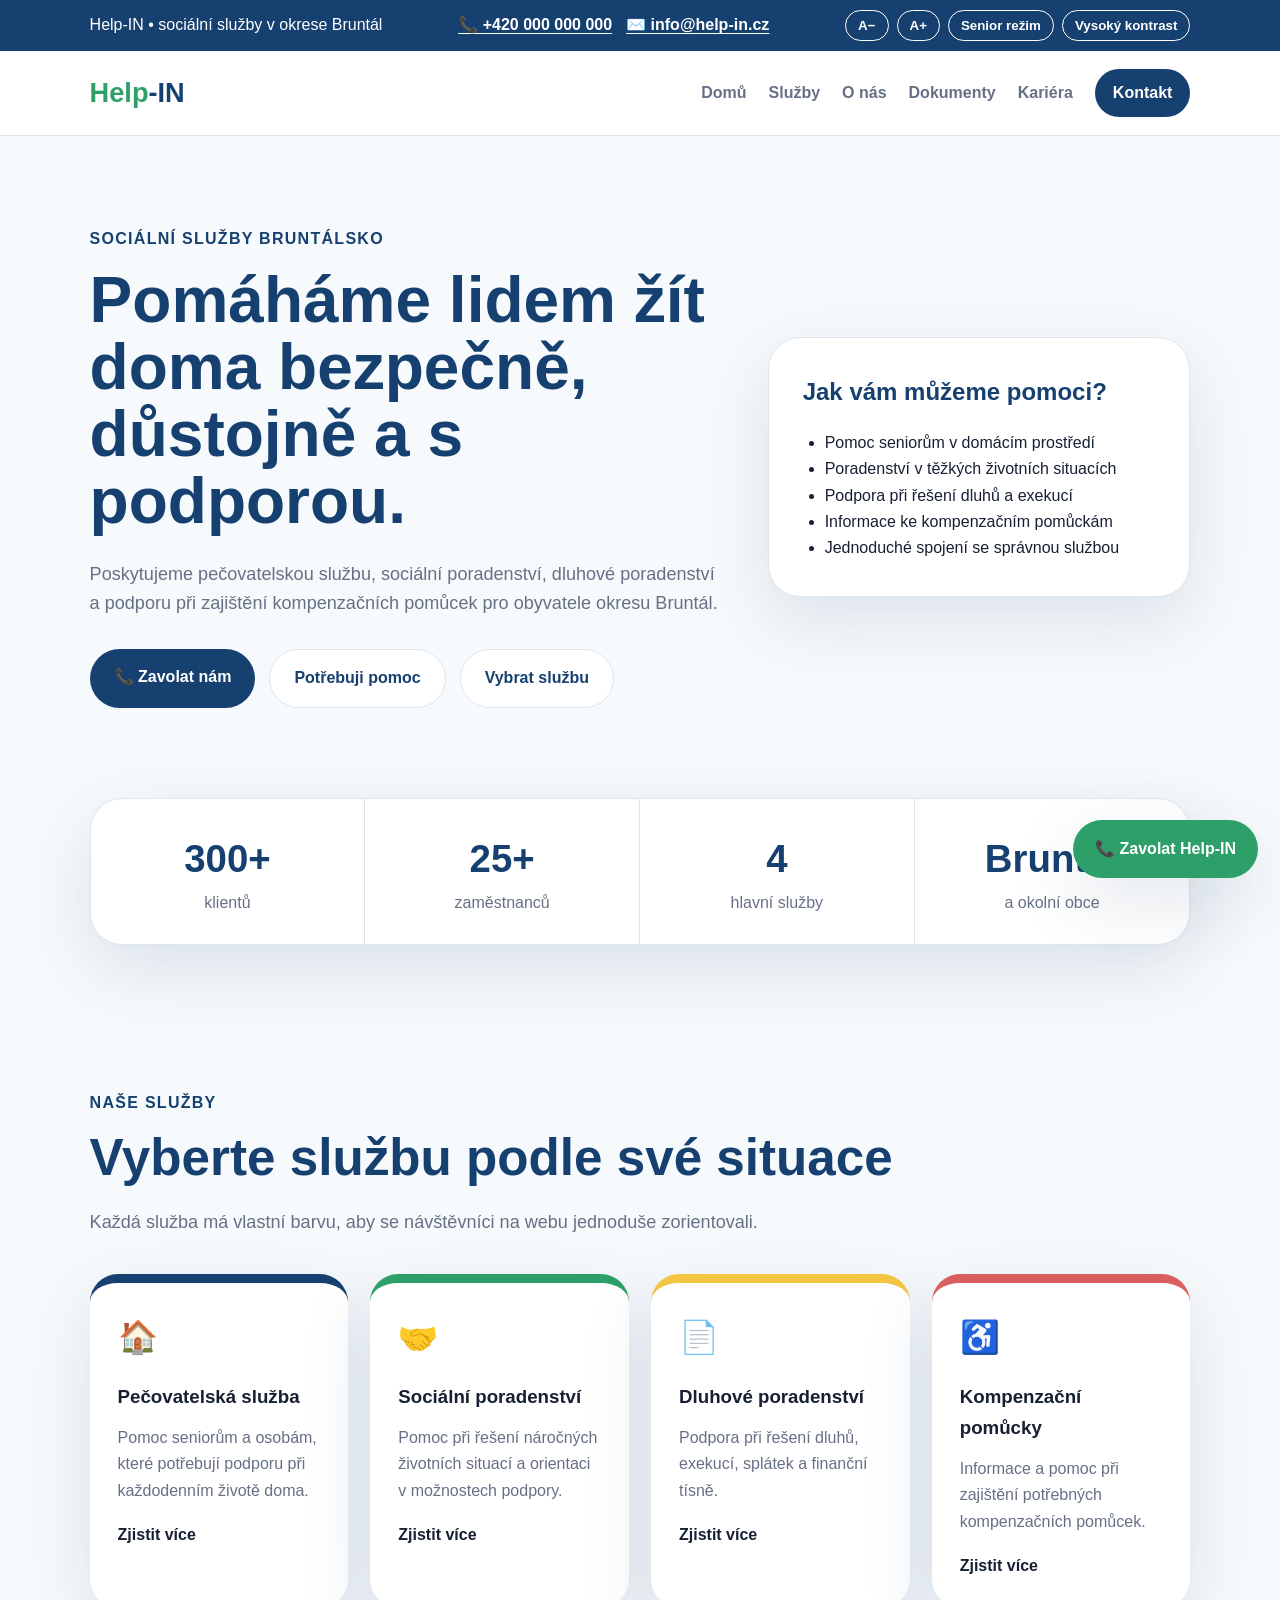
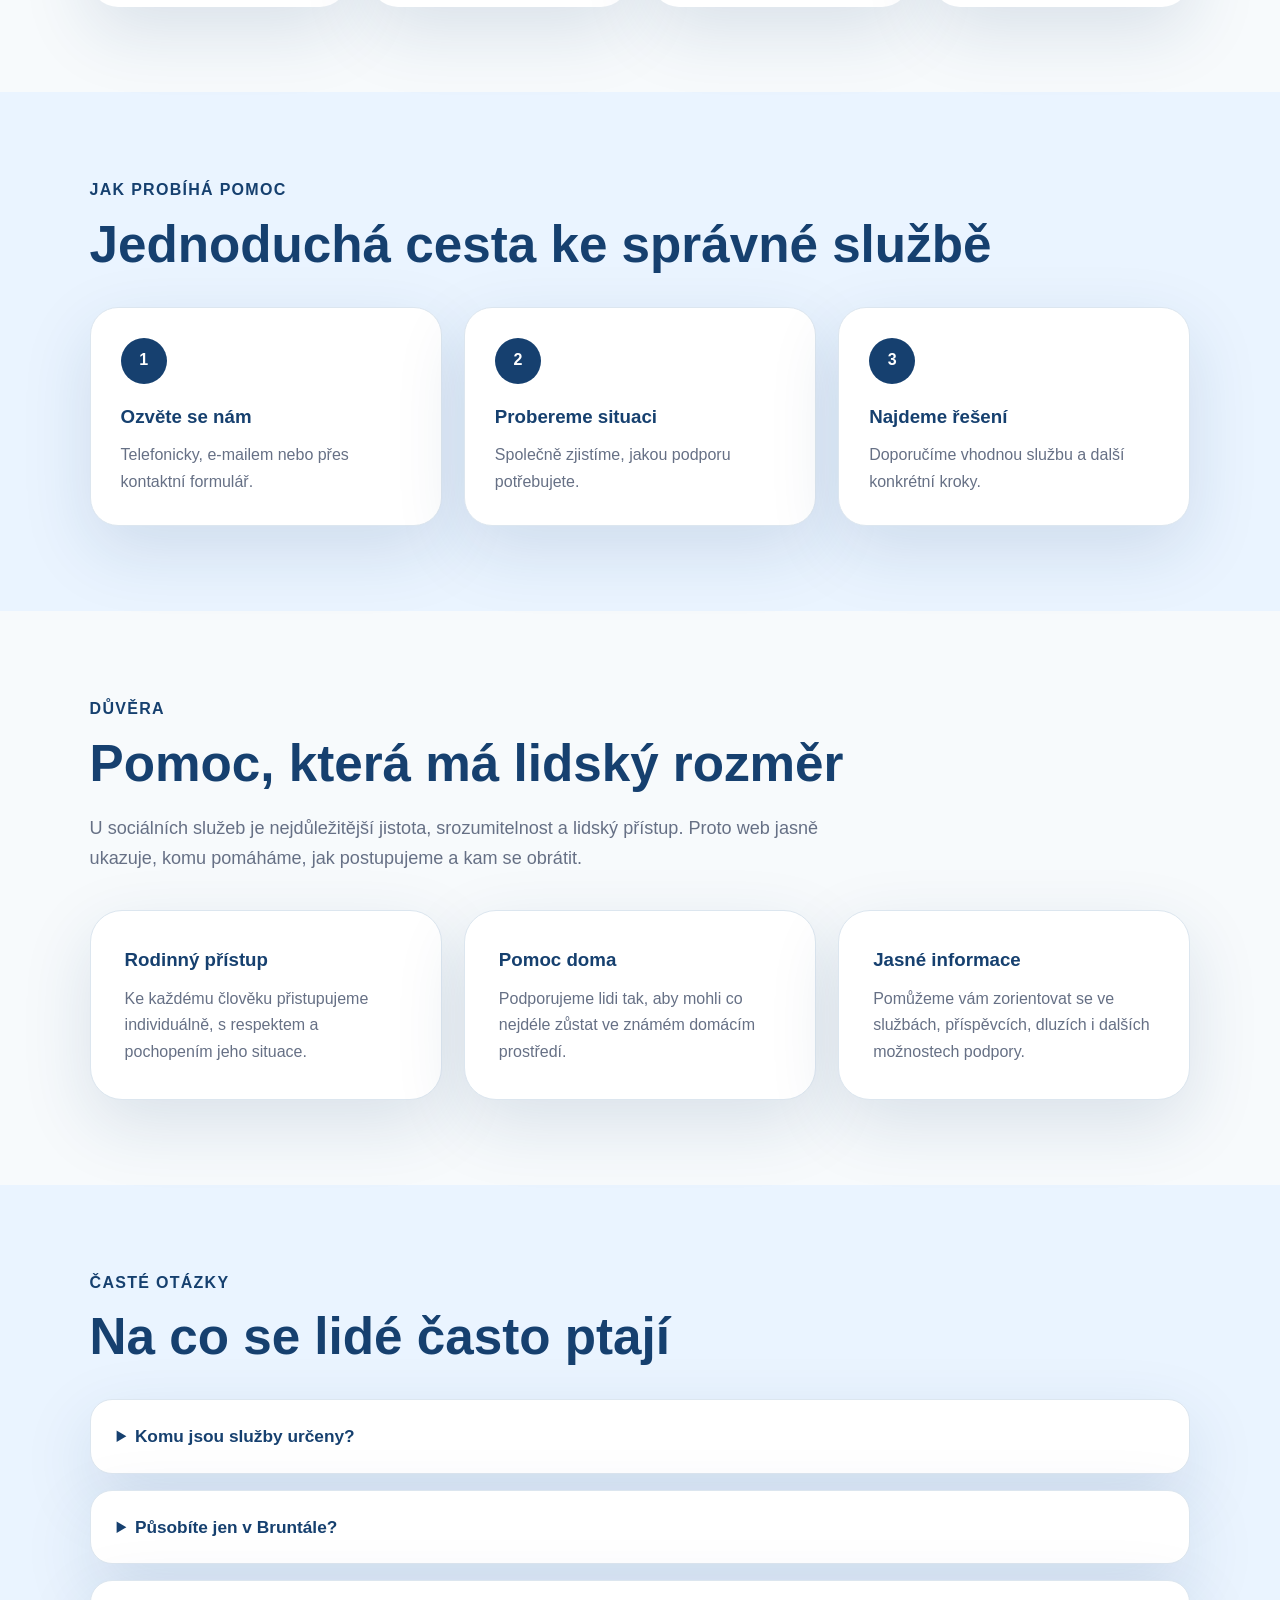
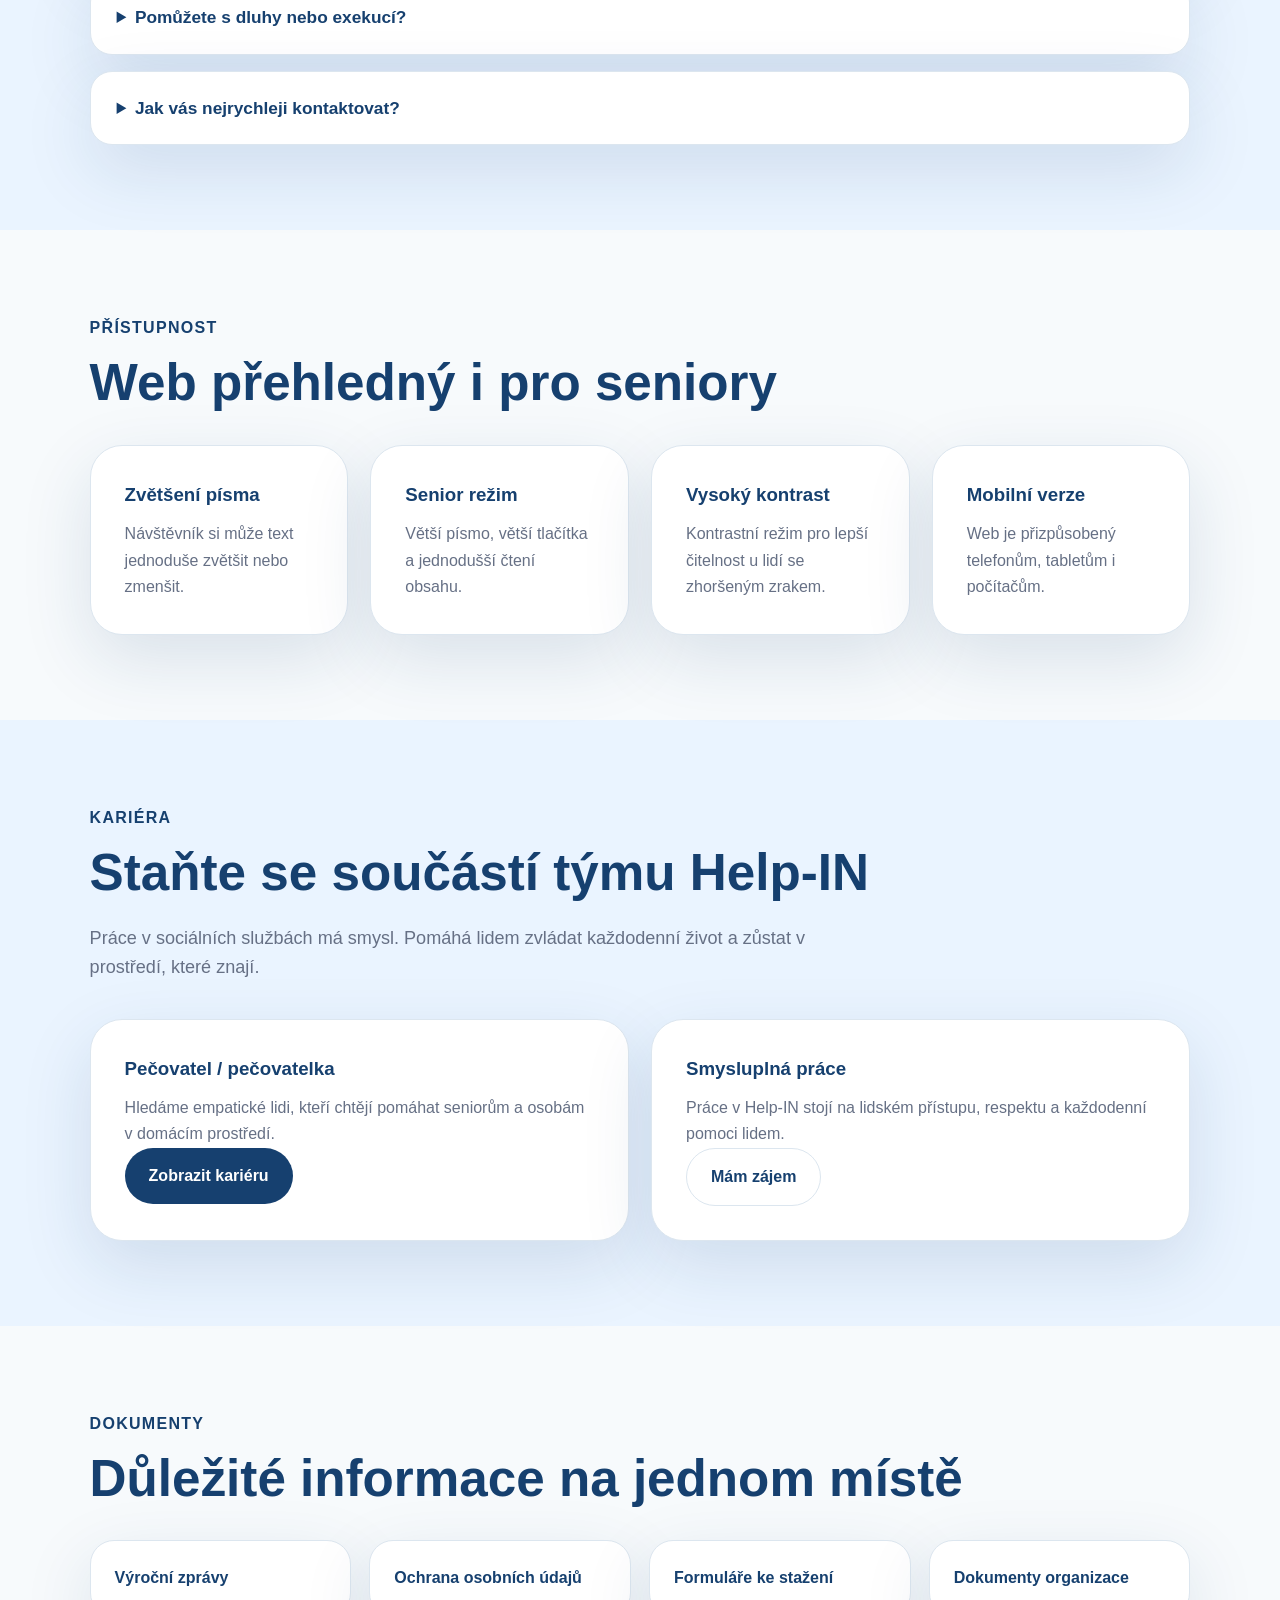
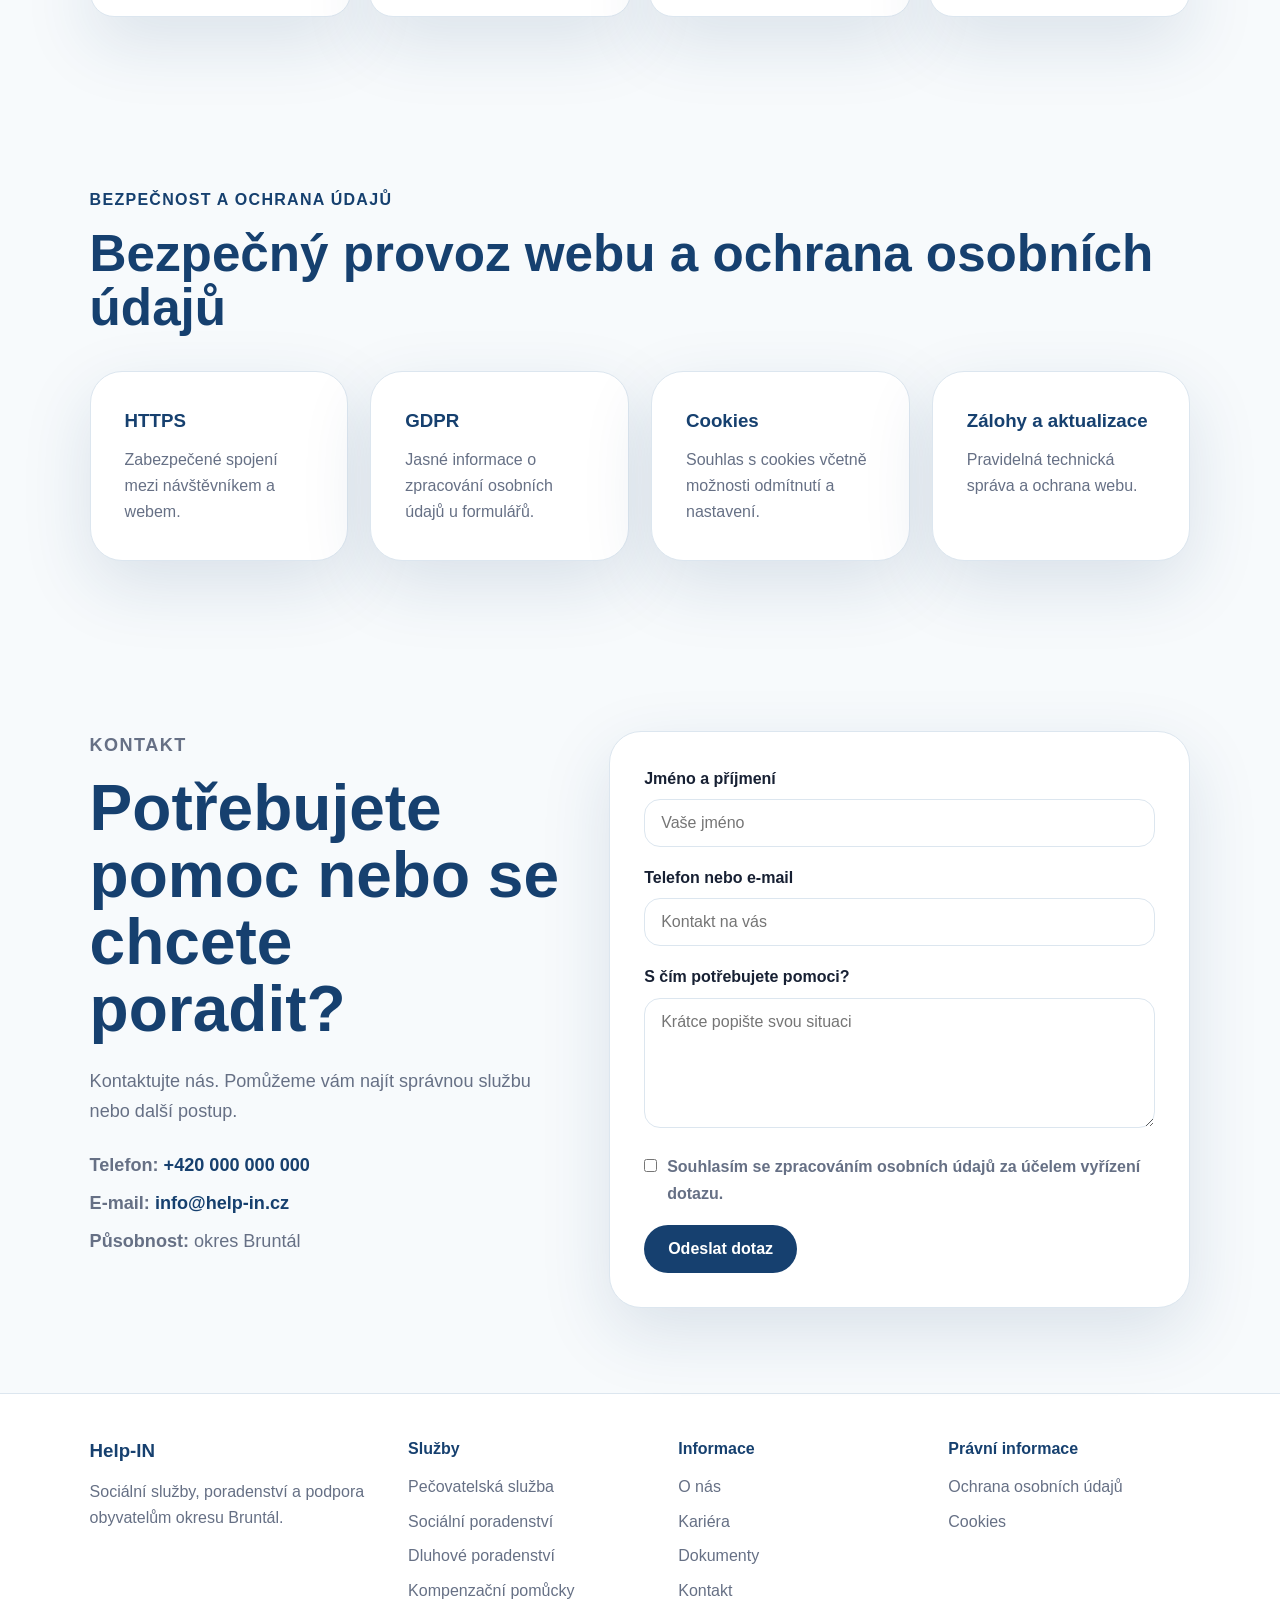
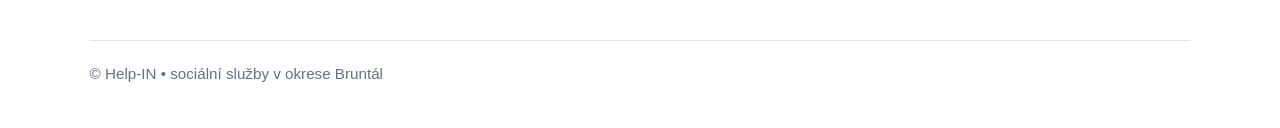
==== index.html @ dea2e61f "Add files via upload" ====
<!DOCTYPE html>
<html lang="cs">
<head>
  <meta charset="UTF-8" />
  <meta name="viewport" content="width=device-width, initial-scale=1.0" />

  <title>Help-IN | Pečovatelská služba a sociální poradenství Bruntál</title>
  <meta name="description" content="Help-IN pomáhá seniorům, osobám se zdravotním postižením a rodinám v okrese Bruntál. Pečovatelská služba, sociální poradenství, dluhové poradenství a kompenzační pomůcky." />
  <meta name="theme-color" content="#16406f" />

  <meta property="og:title" content="Help-IN | Pečovatelská služba a sociální poradenství Bruntál" />
  <meta property="og:description" content="Help-IN pomáhá seniorům, osobám se zdravotním postižením a rodinám v okrese Bruntál. Pečovatelská služba, sociální poradenství, dluhové poradenství a kompenzační pomůcky." />
  <meta property="og:type" content="website" />
  <meta property="og:url" content="https://takashitadag.github.io/Help--in/" />
  <meta property="og:locale" content="cs_CZ" />

  <link rel="icon" href="data:image/svg+xml,%3Csvg xmlns='http://www.w3.org/2000/svg' viewBox='0 0 100 100'%3E%3Crect width='100' height='100' rx='18' fill='%2316406f'/%3E%3Ctext x='50' y='62' text-anchor='middle' font-size='42' font-family='Arial' font-weight='700' fill='white'%3EHI%3C/text%3E%3C/svg%3E" />
  <link rel="stylesheet" href="style.css" />
</head>

<body>


  <div class="accessibility-bar">
  <p>Help-IN • sociální služby v okrese Bruntál</p>

  <div class="top-contact" aria-label="Rychlý kontakt">
    <a href="tel:+420000000000">📞 +420 000 000 000</a>
    <a href="mailto:info@help-in.cz">✉️ info@help-in.cz</a>
  </div>

  <div class="accessibility-actions" aria-label="Nastavení přístupnosti">
    <button type="button" onclick="decreaseFont()">A−</button>
    <button type="button" onclick="increaseFont()">A+</button>
    <button type="button" onclick="toggleSeniorMode()">Senior režim</button>
    <button type="button" onclick="toggleContrast()">Vysoký kontrast</button>
  </div>
</div>

<header class="header">
  <nav class="nav" aria-label="Hlavní navigace">
    <a href="index.html" class="logo" aria-label="Help-IN domů">
      <span>Help</span>-IN
    </a>

    <button class="mobile-toggle" type="button" onclick="toggleMenu()" aria-label="Otevřít menu">☰</button>

    <div class="menu" id="menu">
      <a href="index.html">Domů</a>
      <a href="index.html#sluzby">Služby</a>
      <a href="o-nas.html">O nás</a>
      <a href="dokumenty.html">Dokumenty</a>
      <a href="kariera.html">Kariéra</a>
      <a href="kontakt.html" class="menu-cta">Kontakt</a>
    </div>
  </nav>
</header>

  <main id="obsah">
    <section class="hero">
      <div class="hero-content">
        <p class="eyebrow">Sociální služby Bruntálsko</p>

        <h1>Pomáháme lidem žít doma bezpečně, důstojně a s podporou.</h1>

        <p class="hero-text">
          Poskytujeme pečovatelskou službu, sociální poradenství, dluhové poradenství
          a podporu při zajištění kompenzačních pomůcek pro obyvatele okresu Bruntál.
        </p>

        <div class="hero-buttons">
          <a href="tel:+420000000000" class="btn primary">📞 Zavolat nám</a>
          <a href="kontakt.html" class="btn secondary">Potřebuji pomoc</a>
          <a href="#sluzby" class="btn secondary">Vybrat službu</a>
        </div>
      </div>

      <aside class="hero-card">
        <h2>Jak vám můžeme pomoci?</h2>

        <ul>
          <li>Pomoc seniorům v domácím prostředí</li>
          <li>Poradenství v těžkých životních situacích</li>
          <li>Podpora při řešení dluhů a exekucí</li>
          <li>Informace ke kompenzačním pomůckám</li>
          <li>Jednoduché spojení se správnou službou</li>
        </ul>
      </aside>
    </section>

    <section class="stats" aria-label="Základní údaje organizace">
      <div>
        <strong>300+</strong>
        <span>klientů</span>
      </div>

      <div>
        <strong>25+</strong>
        <span>zaměstnanců</span>
      </div>

      <div>
        <strong>4</strong>
        <span>hlavní služby</span>
      </div>

      <div>
        <strong>Bruntál</strong>
        <span>a okolní obce</span>
      </div>
    </section>

    <section class="section" id="sluzby">
      <p class="eyebrow">Naše služby</p>
      <h2>Vyberte službu podle své situace</h2>

      <p class="section-lead">
        Každá služba má vlastní barvu, aby se návštěvníci na webu jednoduše zorientovali.
      </p>

      <div class="services">
        <article class="service service-blue">
          <div class="service-icon">🏠</div>
          <h3>Pečovatelská služba</h3>
          <p>
            Pomoc seniorům a osobám, které potřebují podporu při každodenním životě doma.
          </p>
          <a href="pecovatelska-sluzba.html" class="service-link">Zjistit více</a>
        </article>

        <article class="service service-green">
          <div class="service-icon">🤝</div>
          <h3>Sociální poradenství</h3>
          <p>
            Pomoc při řešení náročných životních situací a orientaci v možnostech podpory.
          </p>
          <a href="socialni-poradenstvi.html" class="service-link">Zjistit více</a>
        </article>

        <article class="service service-yellow">
          <div class="service-icon">📄</div>
          <h3>Dluhové poradenství</h3>
          <p>
            Podpora při řešení dluhů, exekucí, splátek a finanční tísně.
          </p>
          <a href="dluhove-poradenstvi.html" class="service-link">Zjistit více</a>
        </article>

        <article class="service service-red">
          <div class="service-icon">♿</div>
          <h3>Kompenzační pomůcky</h3>
          <p>
            Informace a pomoc při zajištění potřebných kompenzačních pomůcek.
          </p>
          <a href="kompenzacni-pomucky.html" class="service-link">Zjistit více</a>
        </article>
      </div>
    </section>

    <section class="section soft">
      <p class="eyebrow">Jak probíhá pomoc</p>
      <h2>Jednoduchá cesta ke správné službě</h2>

      <div class="steps">
        <div class="step">
          <span>1</span>
          <h3>Ozvěte se nám</h3>
          <p>Telefonicky, e-mailem nebo přes kontaktní formulář.</p>
        </div>

        <div class="step">
          <span>2</span>
          <h3>Probereme situaci</h3>
          <p>Společně zjistíme, jakou podporu potřebujete.</p>
        </div>

        <div class="step">
          <span>3</span>
          <h3>Najdeme řešení</h3>
          <p>Doporučíme vhodnou službu a další konkrétní kroky.</p>
        </div>
      </div>
    </section>

    <section class="section trust-section">
      <p class="eyebrow">Důvěra</p>
      <h2>Pomoc, která má lidský rozměr</h2>

      <p class="section-lead">
        U sociálních služeb je nejdůležitější jistota, srozumitelnost a lidský přístup. Proto web jasně ukazuje, komu pomáháme, jak postupujeme a kam se obrátit.
      </p>

      <div class="grid-3">
        <article class="card">
          <h3>Rodinný přístup</h3>
          <p>Ke každému člověku přistupujeme individuálně, s respektem a pochopením jeho situace.</p>
        </article>

        <article class="card">
          <h3>Pomoc doma</h3>
          <p>Podporujeme lidi tak, aby mohli co nejdéle zůstat ve známém domácím prostředí.</p>
        </article>

        <article class="card">
          <h3>Jasné informace</h3>
          <p>Pomůžeme vám zorientovat se ve službách, příspěvcích, dluzích i dalších možnostech podpory.</p>
        </article>
      </div>
    </section>

    <section class="section soft">
      <p class="eyebrow">Časté otázky</p>
      <h2>Na co se lidé často ptají</h2>

      <div class="faq">
        <details>
          <summary>Komu jsou služby určeny?</summary>
          <p>Seniorům, osobám se zdravotním postižením, rodinám a lidem, kteří potřebují podporu v těžké životní situaci.</p>
        </details>

        <details>
          <summary>Působíte jen v Bruntále?</summary>
          <p>Help-IN pomáhá obyvatelům okresu Bruntál a okolních obcí podle možností konkrétní služby.</p>
        </details>

        <details>
          <summary>Pomůžete s dluhy nebo exekucí?</summary>
          <p>Ano, dluhové poradenství pomáhá s orientací v dluzích, splátkách, exekucích a možnostech řešení.</p>
        </details>

        <details>
          <summary>Jak vás nejrychleji kontaktovat?</summary>
          <p>Nejrychlejší je telefonický kontakt. Můžete také využít e-mail nebo kontaktní formulář.</p>
        </details>
      </div>
    </section>

    <section class="section">
      <p class="eyebrow">Přístupnost</p>
      <h2>Web přehledný i pro seniory</h2>

      <div class="grid-4">
        <div class="card">
          <h3>Zvětšení písma</h3>
          <p>Návštěvník si může text jednoduše zvětšit nebo zmenšit.</p>
        </div>

        <div class="card">
          <h3>Senior režim</h3>
          <p>Větší písmo, větší tlačítka a jednodušší čtení obsahu.</p>
        </div>

        <div class="card">
          <h3>Vysoký kontrast</h3>
          <p>Kontrastní režim pro lepší čitelnost u lidí se zhoršeným zrakem.</p>
        </div>

        <div class="card">
          <h3>Mobilní verze</h3>
          <p>Web je přizpůsobený telefonům, tabletům i počítačům.</p>
        </div>
      </div>
    </section>

    <section class="section soft">
      <p class="eyebrow">Kariéra</p>
      <h2>Staňte se součástí týmu Help-IN</h2>

      <p class="section-lead">
        Práce v sociálních službách má smysl. Pomáhá lidem zvládat každodenní život
        a zůstat v prostředí, které znají.
      </p>

      <div class="grid-2">
        <article class="card">
          <h3>Pečovatel / pečovatelka</h3>
          <p>
            Hledáme empatické lidi, kteří chtějí pomáhat seniorům a osobám v domácím prostředí.
          </p>
          <a href="kariera.html" class="btn primary">Zobrazit kariéru</a>
        </article>

        <article class="card">
          <h3>Smysluplná práce</h3>
          <p>
            Práce v Help-IN stojí na lidském přístupu, respektu a každodenní pomoci lidem.
          </p>
          <a href="kontakt.html" class="btn secondary">Mám zájem</a>
        </article>
      </div>
    </section>

    <section class="section">
      <p class="eyebrow">Dokumenty</p>
      <h2>Důležité informace na jednom místě</h2>

      <div class="documents">
        <a href="dokumenty.html">Výroční zprávy</a>
        <a href="gdpr.html">Ochrana osobních údajů</a>
        <a href="dokumenty.html">Formuláře ke stažení</a>
        <a href="dokumenty.html">Dokumenty organizace</a>
      </div>
    </section>

    <section class="section security">
      <p class="eyebrow">Bezpečnost a ochrana údajů</p>
      <h2>Bezpečný provoz webu a ochrana osobních údajů</h2>

      <div class="grid-4">
        <div class="card">
          <h3>HTTPS</h3>
          <p>Zabezpečené spojení mezi návštěvníkem a webem.</p>
        </div>

        <div class="card">
          <h3>GDPR</h3>
          <p>Jasné informace o zpracování osobních údajů u formulářů.</p>
        </div>

        <div class="card">
          <h3>Cookies</h3>
          <p>Souhlas s cookies včetně možnosti odmítnutí a nastavení.</p>
        </div>

        <div class="card">
          <h3>Zálohy a aktualizace</h3>
          <p>Pravidelná technická správa a ochrana webu.</p>
        </div>
      </div>
    </section>

    <section class="contact-section">
      <div>
        <p class="eyebrow">Kontakt</p>
        <h2>Potřebujete pomoc nebo se chcete poradit?</h2>

        <p>
          Kontaktujte nás. Pomůžeme vám najít správnou službu nebo další postup.
        </p>

        <div class="contact-info">
          <p><strong>Telefon:</strong> <a href="tel:+420000000000">+420 000 000 000</a></p>
          <p><strong>E-mail:</strong> <a href="mailto:info@help-in.cz">info@help-in.cz</a></p>
          <p><strong>Působnost:</strong> okres Bruntál</p>
        </div>
      </div>

      <form class="contact-form" aria-label="Kontaktní formulář">
        <label>
          Jméno a příjmení
          <input type="text" placeholder="Vaše jméno" />
        </label>

        <label>
          Telefon nebo e-mail
          <input type="text" placeholder="Kontakt na vás" />
        </label>

        <label>
          S čím potřebujete pomoci?
          <textarea placeholder="Krátce popište svou situaci"></textarea>
        </label>

        <label class="checkbox">
          <input type="checkbox" />
          Souhlasím se zpracováním osobních údajů za účelem vyřízení dotazu.
        </label>

        <button type="submit" class="btn primary">Odeslat dotaz</button>
      </form>
    </section>
  </main>

  <footer class="footer">
    <div class="footer-grid">
      <div>
        <h3>Help-IN</h3>
        <p>Sociální služby, poradenství a podpora obyvatelům okresu Bruntál.</p>
      </div>

      <div>
        <h4>Služby</h4>
        <a href="pecovatelska-sluzba.html">Pečovatelská služba</a>
        <a href="socialni-poradenstvi.html">Sociální poradenství</a>
        <a href="dluhove-poradenstvi.html">Dluhové poradenství</a>
        <a href="kompenzacni-pomucky.html">Kompenzační pomůcky</a>
      </div>

      <div>
        <h4>Informace</h4>
        <a href="o-nas.html">O nás</a>
        <a href="kariera.html">Kariéra</a>
        <a href="dokumenty.html">Dokumenty</a>
        <a href="kontakt.html">Kontakt</a>
      </div>

      <div>
        <h4>Právní informace</h4>
        <a href="gdpr.html">Ochrana osobních údajů</a>
        <a href="cookies.html">Cookies</a>
      </div>
    </div>

    <div class="footer-bottom">
      <p>© Help-IN • sociální služby v okrese Bruntál</p>
    </div>
  </footer>

  <a href="tel:+420000000000" class="sticky-call">📞 Zavolat Help-IN</a>

  <script src="script.js"></script>
</body>
</html>
---- style.css ----
:root {
  --blue: #16406f;
  --blue-light: #eaf4ff;
  --green: #2d9f68;
  --green-light: #eaf8f0;
  --yellow: #f4c542;
  --yellow-light: #fff8df;
  --red: #d95f5f;
  --red-light: #fff0f0;

  --text: #172033;
  --muted: #667085;
  --bg: #f7fafc;
  --white: #ffffff;
  --border: #dce6ef;
  --shadow: 0 24px 70px rgba(22, 64, 111, 0.13);
  --font-size: 16px;
}

* {
  margin: 0;
  padding: 0;
  box-sizing: border-box;
}

html {
  font-size: var(--font-size);
  scroll-behavior: smooth;
}

body {
  font-family: Arial, sans-serif;
  background: var(--bg);
  color: var(--text);
  line-height: 1.65;
}

body.senior {
  --font-size: 19px;
}

body.contrast {
  --blue: #000;
  --blue-light: #fff;
  --green: #000;
  --green-light: #fff;
  --yellow: #000;
  --yellow-light: #fff;
  --red: #000;
  --red-light: #fff;
  --text: #000;
  --muted: #111;
  --bg: #fff;
  --white: #fff;
  --border: #000;
  --shadow: none;
}

a {
  color: inherit;
  text-decoration: none;
}

button,
input,
textarea {
  font-family: inherit;
}

.accessibility-bar {
  background: var(--blue);
  color: white;
  padding: 10px 7%;
  display: flex;
  justify-content: space-between;
  align-items: center;
  gap: 12px;
  flex-wrap: wrap;
}

.accessibility-actions {
  display: flex;
  gap: 8px;
  flex-wrap: wrap;
}

.accessibility-actions button {
  background: transparent;
  color: white;
  border: 1px solid white;
  padding: 7px 12px;
  border-radius: 999px;
  cursor: pointer;
  font-weight: 700;
}

.header {
  background: rgba(255, 255, 255, 0.94);
  backdrop-filter: blur(14px);
  border-bottom: 1px solid var(--border);
  position: sticky;
  top: 0;
  z-index: 20;
}

.nav {
  padding: 18px 7%;
  display: flex;
  justify-content: space-between;
  align-items: center;
}

.logo {
  font-size: 1.7rem;
  font-weight: 900;
  color: var(--blue);
}

.logo span {
  color: var(--green);
}

.menu {
  display: flex;
  align-items: center;
  gap: 22px;
}

.menu a {
  font-weight: 700;
  color: var(--muted);
}

.menu-cta {
  background: var(--blue);
  color: white !important;
  padding: 11px 18px;
  border-radius: 999px;
}

.mobile-toggle {
  display: none;
  border: none;
  background: var(--blue);
  color: white;
  padding: 10px 14px;
  border-radius: 12px;
  font-size: 1.3rem;
}

.hero {
  padding: 90px 7%;
  display: grid;
  grid-template-columns: 1.2fr 0.8fr;
  gap: 44px;
  align-items: center;
}

.page-hero {
  padding: 80px 7%;
  background: var(--blue-light);
}

.page-hero.blue {
  background: var(--blue-light);
}

.page-hero.green {
  background: var(--green-light);
}

.page-hero.yellow {
  background: var(--yellow-light);
}

.page-hero.red {
  background: var(--red-light);
}

.eyebrow {
  color: var(--blue);
  font-weight: 900;
  text-transform: uppercase;
  letter-spacing: 0.08em;
  margin-bottom: 14px;
}

.hero h1,
.page-hero h1,
.section h2,
.contact-section h2 {
  font-size: clamp(2.3rem, 5vw, 4.6rem);
  line-height: 1.05;
  color: var(--blue);
  margin-bottom: 24px;
}

.hero-text,
.section-lead,
.page-hero p,
.contact-section p {
  color: var(--muted);
  font-size: 1.13rem;
  max-width: 760px;
}

.hero-buttons {
  display: flex;
  gap: 14px;
  flex-wrap: wrap;
  margin-top: 30px;
}

.btn {
  display: inline-block;
  border: none;
  padding: 15px 24px;
  border-radius: 999px;
  font-weight: 900;
  cursor: pointer;
  font-size: 1rem;
}

.primary {
  background: var(--blue);
  color: white;
}

.secondary {
  background: white;
  color: var(--blue);
  border: 1px solid var(--border);
}

.hero-card,
.card {
  background: white;
  padding: 34px;
  border-radius: 32px;
  box-shadow: var(--shadow);
  border: 1px solid var(--border);
}

.hero-card h2,
.card h3 {
  color: var(--blue);
  margin-bottom: 18px;
}

.hero-card ul,
.card ul {
  padding-left: 22px;
}

.stats {
  margin: 0 7% 60px;
  background: white;
  border-radius: 32px;
  border: 1px solid var(--border);
  box-shadow: var(--shadow);
  display: grid;
  grid-template-columns: repeat(4, 1fr);
  overflow: hidden;
}

.stats div {
  padding: 28px;
  text-align: center;
  border-right: 1px solid var(--border);
}

.stats div:last-child {
  border-right: none;
}

.stats strong {
  display: block;
  font-size: 2.4rem;
  color: var(--blue);
}

.stats span {
  color: var(--muted);
}

.section {
  padding: 85px 7%;
}

.section.soft {
  background: var(--blue-light);
}

.section h2 {
  font-size: clamp(2rem, 4vw, 3.3rem);
}

.services,
.grid-4 {
  margin-top: 36px;
  display: grid;
  grid-template-columns: repeat(4, 1fr);
  gap: 22px;
}

.grid-3 {
  margin-top: 36px;
  display: grid;
  grid-template-columns: repeat(3, 1fr);
  gap: 22px;
}

.grid-2 {
  margin-top: 36px;
  display: grid;
  grid-template-columns: repeat(2, 1fr);
  gap: 22px;
}

.service {
  background: white;
  padding: 28px;
  border-radius: 28px;
  box-shadow: var(--shadow);
  border-top: 9px solid;
}

.service-icon {
  font-size: 2rem;
  margin-bottom: 18px;
}

.service h3 {
  margin-bottom: 12px;
  color: var(--text);
}

.service p {
  color: var(--muted);
  margin-bottom: 18px;
}

.service-link {
  font-weight: 900;
}

.service-blue {
  border-color: var(--blue);
}

.service-green {
  border-color: var(--green);
}

.service-yellow {
  border-color: var(--yellow);
}

.service-red {
  border-color: var(--red);
}

.steps {
  margin-top: 35px;
  display: grid;
  grid-template-columns: repeat(3, 1fr);
  gap: 22px;
}

.step {
  background: white;
  padding: 30px;
  border-radius: 28px;
  border: 1px solid var(--border);
  box-shadow: var(--shadow);
}

.step span {
  display: inline-flex;
  width: 46px;
  height: 46px;
  background: var(--blue);
  color: white;
  align-items: center;
  justify-content: center;
  border-radius: 50%;
  font-weight: 900;
  margin-bottom: 18px;
}

.step h3,
.card h3 {
  color: var(--blue);
  margin-bottom: 10px;
}

.step p,
.card p {
  color: var(--muted);
}

.documents {
  margin-top: 35px;
  display: grid;
  grid-template-columns: repeat(4, 1fr);
  gap: 18px;
}

.documents a {
  background: white;
  padding: 24px;
  border-radius: 24px;
  border: 1px solid var(--border);
  box-shadow: var(--shadow);
  font-weight: 900;
  color: var(--blue);
}

.contact-section {
  padding: 85px 7%;
  display: grid;
  grid-template-columns: 0.9fr 1.1fr;
  gap: 44px;
  align-items: start;
}

.contact-info {
  margin-top: 24px;
}

.contact-info p {
  margin-bottom: 8px;
}

.contact-form {
  background: white;
  padding: 34px;
  border-radius: 32px;
  border: 1px solid var(--border);
  box-shadow: var(--shadow);
}

.contact-form label {
  display: block;
  font-weight: 800;
  margin-bottom: 18px;
}

.contact-form input,
.contact-form textarea,
.contact-form select {
  width: 100%;
  margin-top: 7px;
  padding: 14px 16px;
  border: 1px solid var(--border);
  border-radius: 16px;
  font-size: 1rem;
}

.contact-form textarea {
  min-height: 130px;
  resize: vertical;
}

.checkbox {
  display: flex !important;
  gap: 10px;
  align-items: flex-start;
  font-weight: 600 !important;
  color: var(--muted);
}

.checkbox input {
  width: auto;
  margin-top: 5px;
}

.footer {
  padding: 42px 7%;
  color: var(--muted);
  border-top: 1px solid var(--border);
  background: white;
}

.footer-grid {
  display: grid;
  grid-template-columns: 1.2fr repeat(3, 1fr);
  gap: 28px;
}

.footer h3,
.footer h4 {
  color: var(--blue);
  margin-bottom: 12px;
}

.footer a {
  display: block;
  margin-bottom: 8px;
}

.footer-bottom {
  margin-top: 28px;
  padding-top: 20px;
  border-top: 1px solid var(--border);
  font-size: 0.95rem;
}

body.senior .btn,
body.senior .menu-cta,
body.senior input,
body.senior textarea,
body.senior select {
  padding: 18px 28px;
}

@media (max-width: 1100px) {
  .services,
  .grid-4,
  .documents {
    grid-template-columns: repeat(2, 1fr);
  }

  .stats {
    grid-template-columns: repeat(2, 1fr);
  }

  .footer-grid {
    grid-template-columns: repeat(2, 1fr);
  }
}

@media (max-width: 850px) {
  .mobile-toggle {
    display: block;
  }

  .menu {
    display: none;
    position: absolute;
    top: 74px;
    left: 7%;
    right: 7%;
    background: white;
    border: 1px solid var(--border);
    box-shadow: var(--shadow);
    border-radius: 22px;
    padding: 20px;
    flex-direction: column;
    align-items: flex-start;
  }

  .menu.active {
    display: flex;
  }

  .hero,
  .contact-section,
  .grid-2,
  .grid-3 {
    grid-template-columns: 1fr;
  }

  .hero {
    padding-top: 60px;
  }

  .services,
  .steps,
  .grid-4,
  .documents,
  .stats {
    grid-template-columns: 1fr;
  }

  .stats div {
    border-right: none;
    border-bottom: 1px solid var(--border);
  }

  .stats div:last-child {
    border-bottom: none;
  }

  .section,
  .contact-section,
  .page-hero {
    padding: 65px 5%;
  }

  .footer-grid {
    grid-template-columns: 1fr;
  }
}

@media (max-width: 520px) {
  .accessibility-bar {
    align-items: flex-start;
  }

  .hero h1,
  .page-hero h1 {
    font-size: 2.4rem;
  }

  .hero-card,
  .contact-form,
  .card {
    padding: 24px;
  }

  .btn {
    width: 100%;
    text-align: center;
  }
}

/* ===== Marvonix / Martin UX updates ===== */
.top-contact {
  display: flex;
  gap: 14px;
  flex-wrap: wrap;
  font-weight: 900;
}

.top-contact a {
  color: white;
  text-decoration: underline;
  text-underline-offset: 3px;
}

.menu a:hover,
.footer a:hover,
.service-link:hover,
.contact-info a:hover,
.documents a:hover {
  color: var(--blue);
  text-decoration: underline;
  text-underline-offset: 4px;
}

.btn,
.accessibility-actions button,
.mobile-toggle,
.documents a,
.service,
.card,
.step {
  transition: transform 0.2s ease, box-shadow 0.2s ease, border-color 0.2s ease;
}

.btn:hover,
.accessibility-actions button:hover,
.mobile-toggle:hover,
.documents a:hover,
.service:hover,
.card:hover,
.step:hover {
  transform: translateY(-2px);
}

.faq {
  margin-top: 35px;
  display: grid;
  gap: 16px;
}

.faq details {
  background: white;
  border: 1px solid var(--border);
  border-radius: 22px;
  padding: 22px 26px;
  box-shadow: var(--shadow);
}

.faq summary {
  cursor: pointer;
  font-weight: 900;
  color: var(--blue);
  font-size: 1.08rem;
}

.faq p {
  margin-top: 14px;
  color: var(--muted);
}

.contact-info a {
  color: var(--blue);
  font-weight: 900;
}

.contact-box {
  background: white;
  border: 1px solid var(--border);
  border-radius: 24px;
  padding: 24px;
  box-shadow: var(--shadow);
}

.sticky-call {
  position: fixed;
  right: 22px;
  bottom: 22px;
  z-index: 50;
  background: var(--green);
  color: white;
  padding: 16px 22px;
  border-radius: 999px;
  font-weight: 900;
  box-shadow: var(--shadow);
}

body.contrast .sticky-call {
  background: #000;
  border: 2px solid #000;
}

body.contrast .top-contact a,
body.contrast .accessibility-bar,
body.contrast .header,
body.contrast .menu-cta,
body.contrast .primary {
  background: #000;
  color: #fff !important;
}

body.contrast .secondary,
body.contrast .card,
body.contrast .service,
body.contrast .step,
body.contrast .faq details,
body.contrast .contact-form,
body.contrast .hero-card,
body.contrast .stats,
body.contrast .documents a,
body.contrast .contact-box {
  border: 2px solid #000;
}

@media (max-width: 850px) {
  .top-contact {
    width: 100%;
  }

  .menu {
    top: 92px;
  }

  .sticky-call {
    left: 16px;
    right: 16px;
    text-align: center;
  }
}
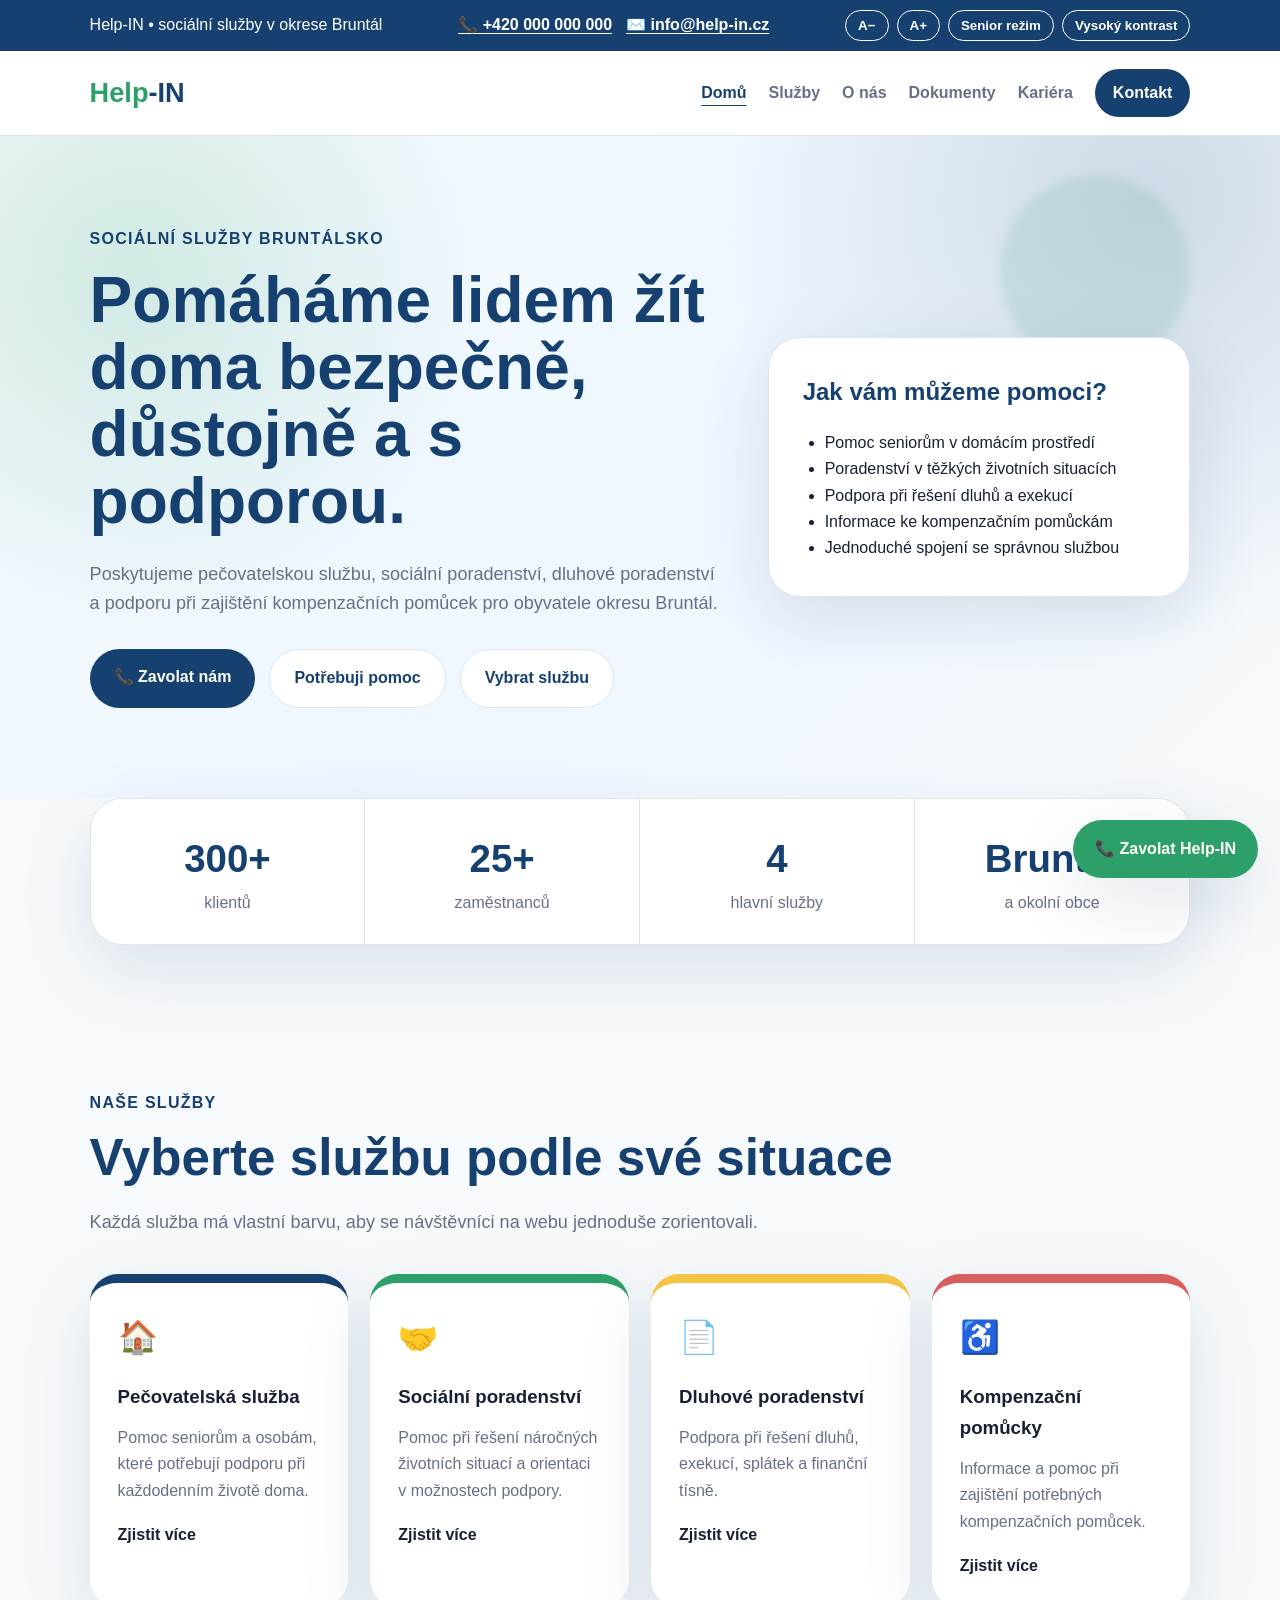
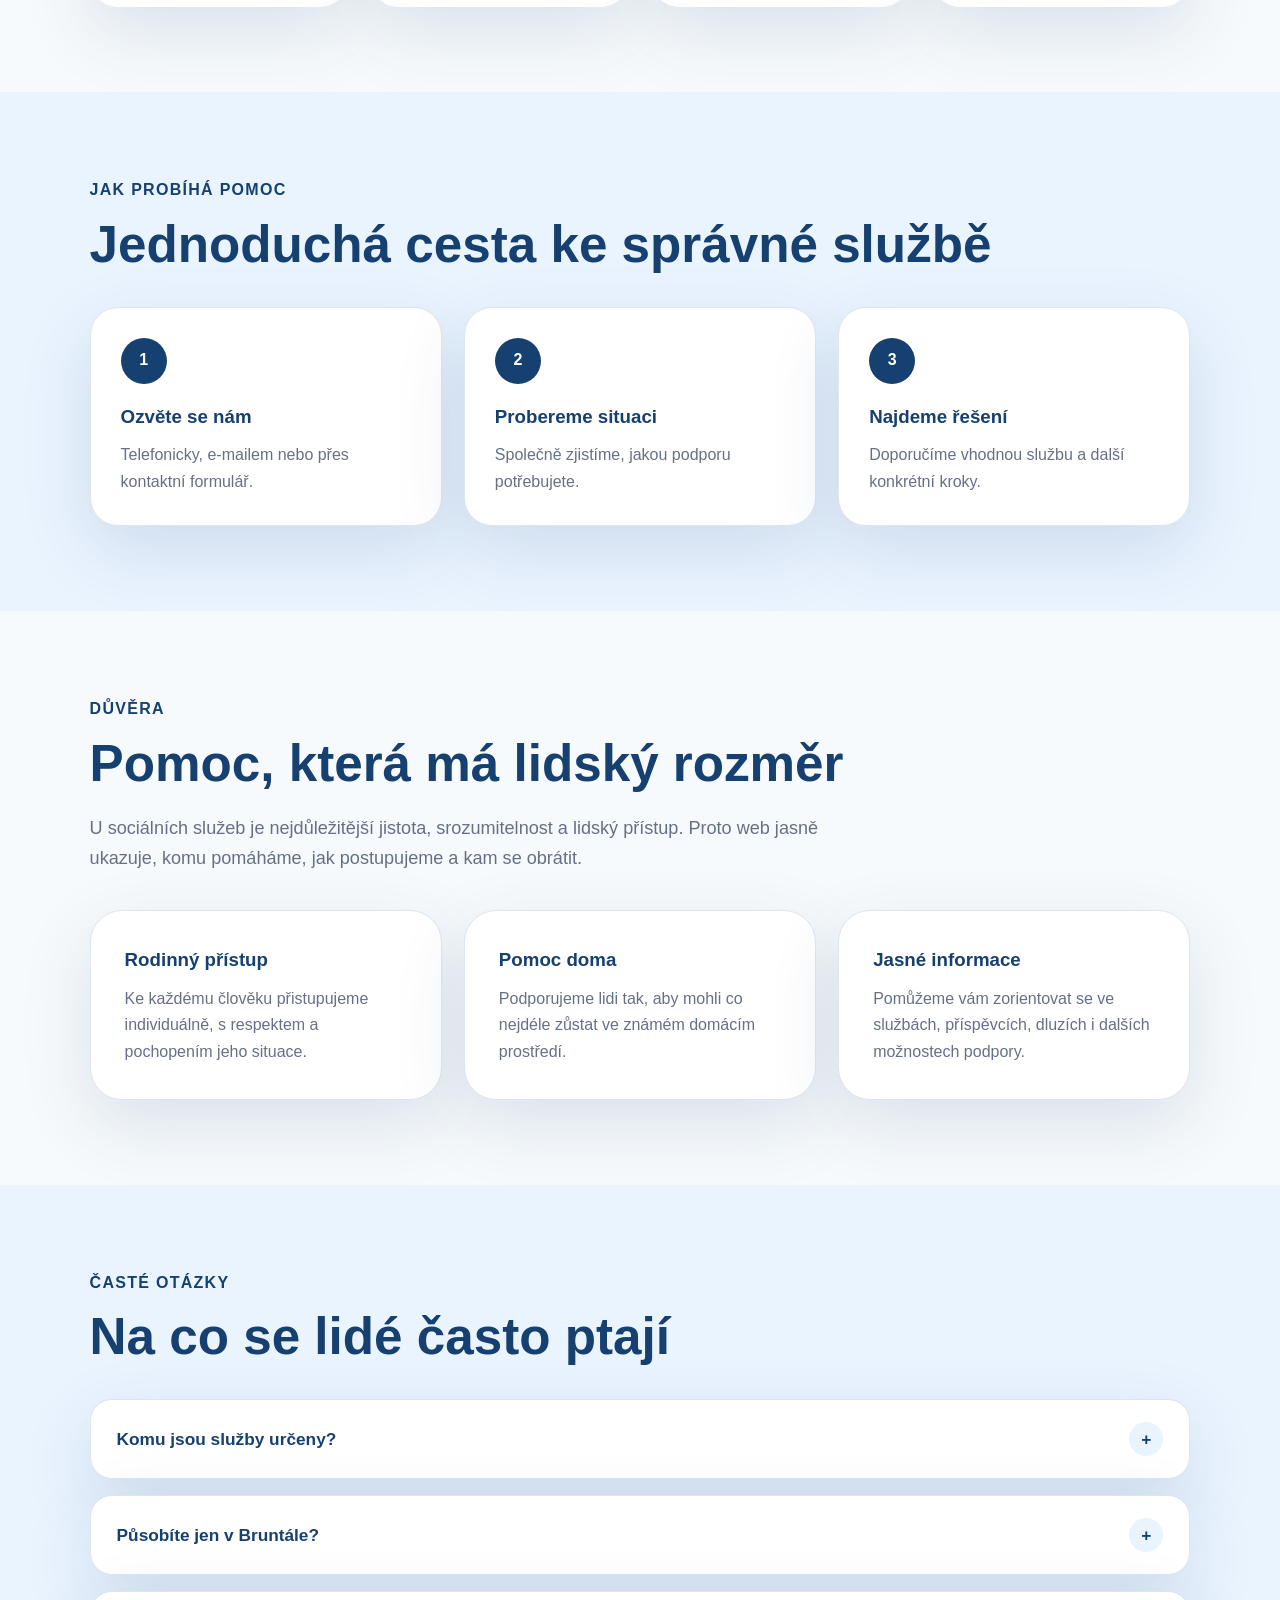
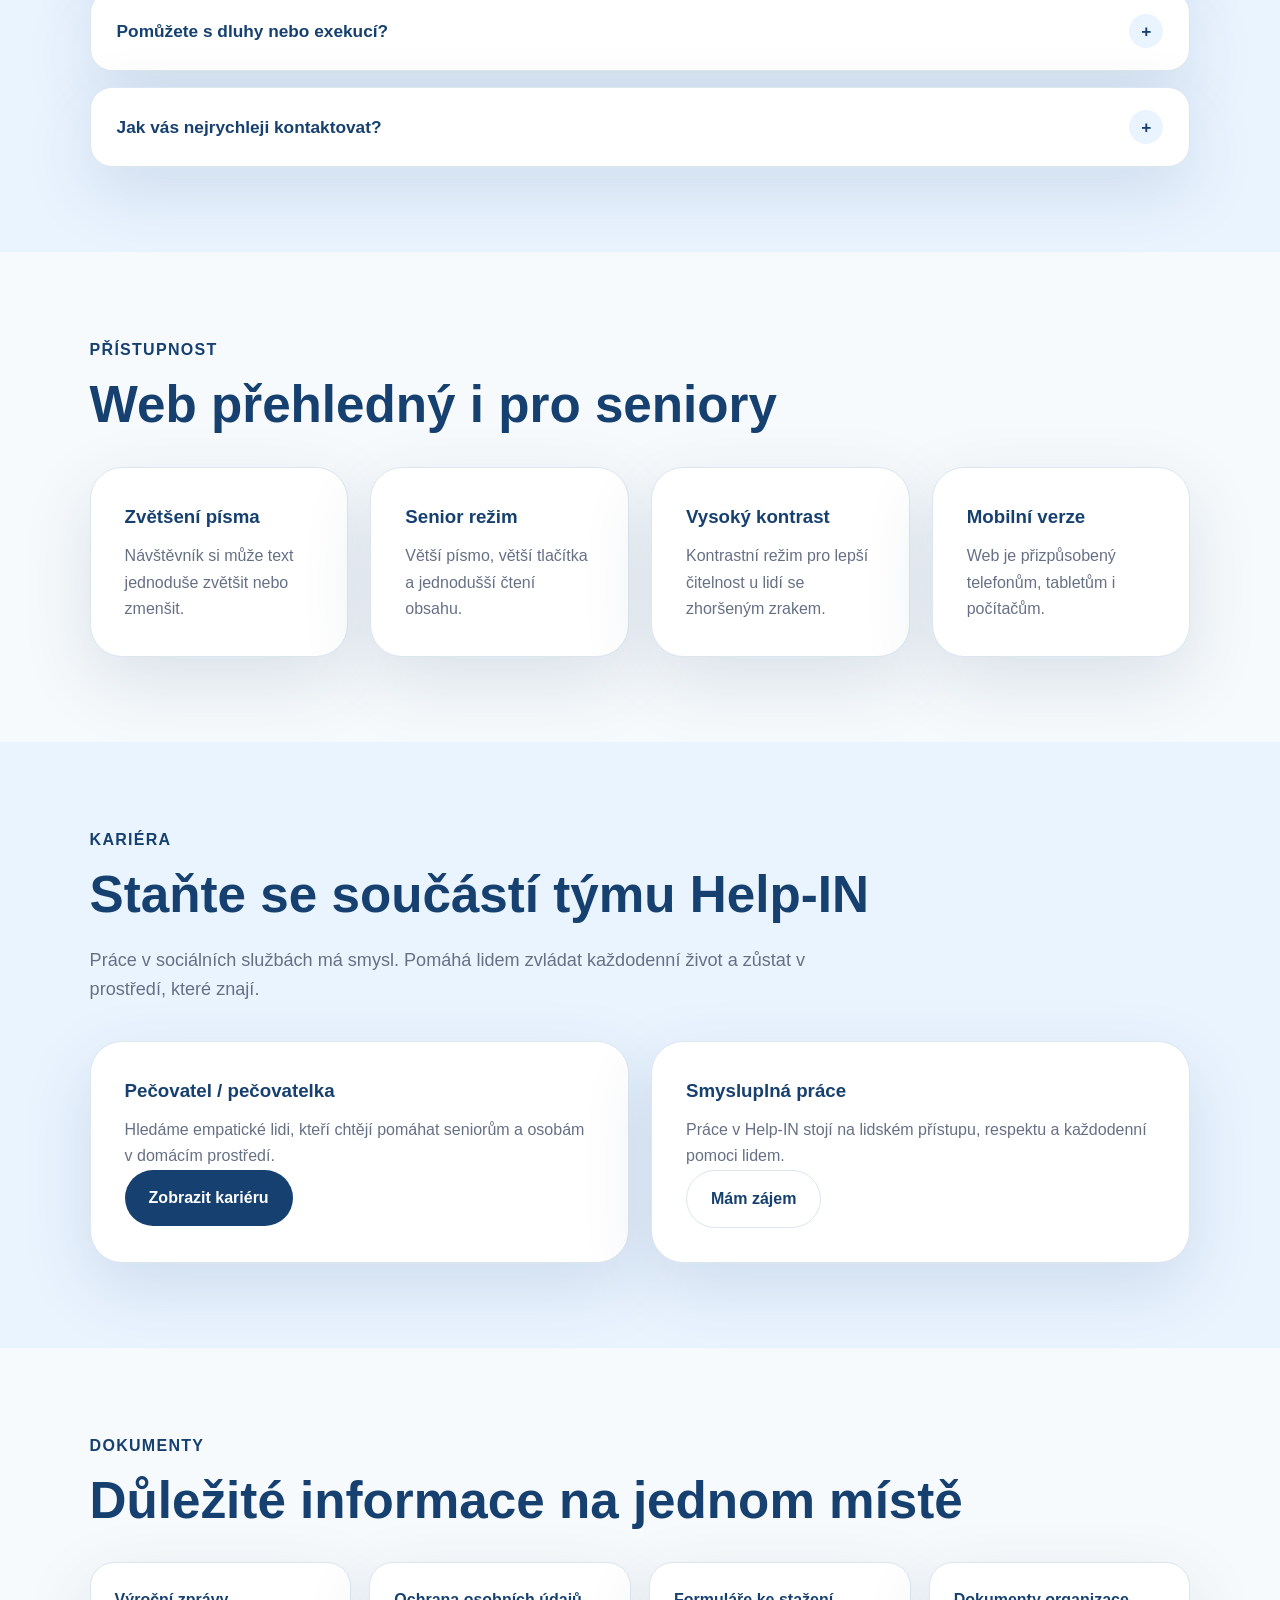
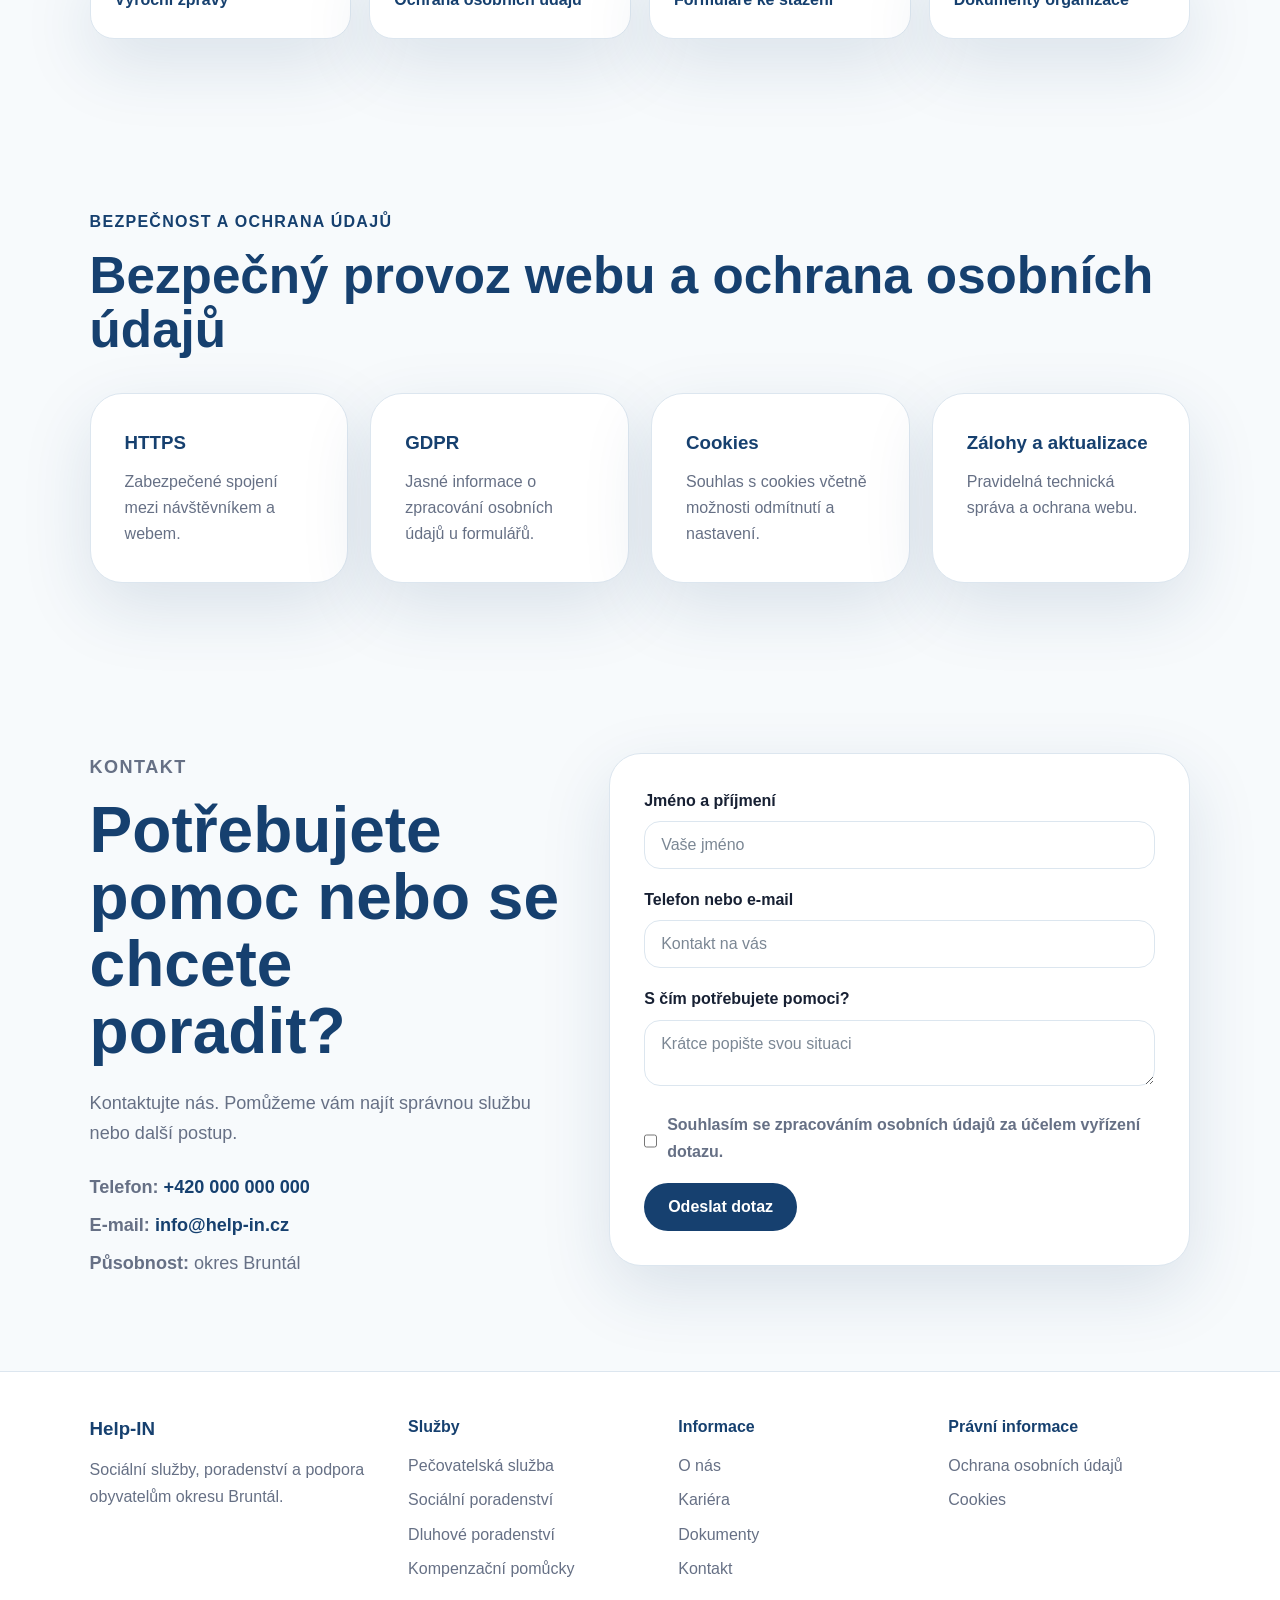
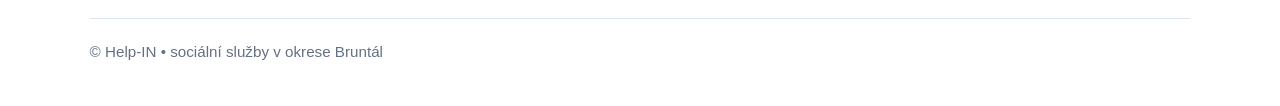
==== commit 8b8a6562: "Add files via upload" ====
--- a/index.html
+++ b/index.html
@@ -3,9 +3,15 @@
 <head>
   <meta charset="UTF-8" />
   <meta name="viewport" content="width=device-width, initial-scale=1.0" />
+  <meta http-equiv="X-UA-Compatible" content="IE=edge" />
+  <meta name="robots" content="index, follow, max-image-preview:large" />
+  <meta name="author" content="Help-IN" />
+  <meta name="referrer" content="strict-origin-when-cross-origin" />
+  <meta http-equiv="Content-Security-Policy" content="default-src 'self'; img-src 'self' data: https:; style-src 'self' 'unsafe-inline'; script-src 'self' 'unsafe-inline'; font-src 'self' data:; connect-src 'self'; object-src 'none'; base-uri 'self'; form-action 'self' mailto:; upgrade-insecure-requests" />
 
   <title>Help-IN | Pečovatelská služba a sociální poradenství Bruntál</title>
   <meta name="description" content="Help-IN pomáhá seniorům, osobám se zdravotním postižením a rodinám v okrese Bruntál. Pečovatelská služba, sociální poradenství, dluhové poradenství a kompenzační pomůcky." />
+  <link rel="canonical" href="https://takashitadag.github.io/Help--in/" />
   <meta name="theme-color" content="#16406f" />
 
   <meta property="og:title" content="Help-IN | Pečovatelská služba a sociální poradenství Bruntál" />
@@ -13,15 +19,38 @@
   <meta property="og:type" content="website" />
   <meta property="og:url" content="https://takashitadag.github.io/Help--in/" />
   <meta property="og:locale" content="cs_CZ" />
+  <meta property="og:site_name" content="Help-IN" />
+
+  <meta name="twitter:card" content="summary" />
+  <meta name="twitter:title" content="Help-IN | Pečovatelská služba a sociální poradenství Bruntál" />
+  <meta name="twitter:description" content="Help-IN pomáhá seniorům, osobám se zdravotním postižením a rodinám v okrese Bruntál. Pečovatelská služba, sociální poradenství, dluhové poradenství a kompenzační pomůcky." />
 
   <link rel="icon" href="data:image/svg+xml,%3Csvg xmlns='http://www.w3.org/2000/svg' viewBox='0 0 100 100'%3E%3Crect width='100' height='100' rx='18' fill='%2316406f'/%3E%3Ctext x='50' y='62' text-anchor='middle' font-size='42' font-family='Arial' font-weight='700' fill='white'%3EHI%3C/text%3E%3C/svg%3E" />
+  <link rel="manifest" href="site.webmanifest" />
   <link rel="stylesheet" href="style.css" />
+
+  <script type="application/ld+json">
+  {
+    "@context": "https://schema.org",
+    "@type": "NGO",
+    "name": "Help-IN",
+    "url": "https://takashitadag.github.io/Help--in/",
+    "areaServed": "okres Bruntál",
+    "description": "Help-IN pomáhá seniorům, osobám se zdravotním postižením a rodinám v okrese Bruntál. Pečovatelská služba, sociální poradenství, dluhové poradenství a kompenzační pomůcky.",
+    "email": "info@help-in.cz",
+    "telephone": "+420000000000",
+    "address": {
+      "@type": "PostalAddress",
+      "addressLocality": "Bruntál",
+      "addressCountry": "CZ"
+    }
+  }
+  </script>
 </head>
 
 <body>
-
-
-  <div class="accessibility-bar">
+  <a class="skip-link" href="#obsah">Přejít na hlavní obsah</a>
+<div class="accessibility-bar">
   <p>Help-IN • sociální služby v okrese Bruntál</p>
 
   <div class="top-contact" aria-label="Rychlý kontakt">
@@ -37,16 +66,18 @@
   </div>
 </div>
 
+<noscript class="noscript-warning">Pro plnou funkčnost webu povolte JavaScript. Základní obsah a kontakty jsou dostupné i bez něj.</noscript>
+
 <header class="header">
   <nav class="nav" aria-label="Hlavní navigace">
     <a href="index.html" class="logo" aria-label="Help-IN domů">
       <span>Help</span>-IN
     </a>
 
-    <button class="mobile-toggle" type="button" onclick="toggleMenu()" aria-label="Otevřít menu">☰</button>
+    <button class="mobile-toggle" type="button" onclick="toggleMenu()" aria-controls="menu" aria-expanded="false" aria-label="Otevřít menu">☰</button>
 
     <div class="menu" id="menu">
-      <a href="index.html">Domů</a>
+      <a href="index.html" aria-current="page">Domů</a>
       <a href="index.html#sluzby">Služby</a>
       <a href="o-nas.html">O nás</a>
       <a href="dokumenty.html">Dokumenty</a>
--- a/style.css
+++ b/style.css
@@ -753,3 +753,230 @@
     text-align: center;
   }
 }
+
+
+/* ================================
+   MODERN UPDATE: přístupnost, animace, bezpečnější UI
+   ================================ */
+:root {
+  --radius-sm: 14px;
+  --radius-md: 22px;
+  --radius-lg: 34px;
+  --ring: 0 0 0 4px rgba(45, 159, 104, 0.25);
+  --gradient-hero: radial-gradient(circle at 10% 20%, rgba(45, 159, 104, 0.18), transparent 30%), radial-gradient(circle at 90% 10%, rgba(22, 64, 111, 0.16), transparent 34%), linear-gradient(135deg, #f7fbff 0%, #eef7ff 52%, #f7fafc 100%);
+}
+
+.skip-link {
+  position: fixed;
+  left: 18px;
+  top: 12px;
+  z-index: 999;
+  transform: translateY(-150%);
+  background: #000;
+  color: #fff;
+  padding: 12px 16px;
+  border-radius: 999px;
+  font-weight: 900;
+}
+
+.skip-link:focus {
+  transform: translateY(0);
+}
+
+.noscript-warning {
+  display: block;
+  background: #fff8df;
+  color: #172033;
+  padding: 14px 7%;
+  border-bottom: 1px solid var(--border);
+  font-weight: 800;
+}
+
+.hero {
+  position: relative;
+  overflow: hidden;
+  background: var(--gradient-hero);
+}
+
+.hero::before {
+  content: "";
+  position: absolute;
+  inset: 40px 7% auto auto;
+  width: 190px;
+  height: 190px;
+  border-radius: 999px;
+  background: rgba(45, 159, 104, 0.12);
+  filter: blur(4px);
+  pointer-events: none;
+  animation: floatBubble 9s ease-in-out infinite;
+}
+
+.hero-content,
+.hero-card {
+  position: relative;
+  z-index: 1;
+}
+
+.hero-card,
+.card,
+.service,
+.step,
+.faq details,
+.stats {
+  transition: transform 0.25s ease, box-shadow 0.25s ease, border-color 0.25s ease;
+}
+
+.service:hover,
+.card:hover,
+.step:hover,
+.faq details:hover,
+.hero-card:hover {
+  transform: translateY(-6px);
+  box-shadow: 0 28px 90px rgba(22, 64, 111, 0.16);
+}
+
+.btn,
+.menu-cta,
+.sticky-call,
+.accessibility-actions button,
+.mobile-toggle {
+  transition: transform 0.22s ease, box-shadow 0.22s ease, background 0.22s ease, color 0.22s ease;
+}
+
+.btn:hover,
+.menu-cta:hover,
+.sticky-call:hover,
+.accessibility-actions button:hover,
+.mobile-toggle:hover {
+  transform: translateY(-2px);
+}
+
+.primary:hover,
+.menu-cta:hover,
+.sticky-call:hover {
+  box-shadow: 0 16px 38px rgba(22, 64, 111, 0.24);
+}
+
+a:focus-visible,
+button:focus-visible,
+summary:focus-visible,
+input:focus-visible,
+textarea:focus-visible,
+select:focus-visible {
+  outline: none;
+  box-shadow: var(--ring);
+}
+
+.menu a[aria-current="page"] {
+  color: var(--blue);
+  text-decoration: underline;
+  text-underline-offset: 7px;
+}
+
+.reveal {
+  opacity: 0;
+  transform: translateY(26px);
+}
+
+.reveal.is-visible {
+  opacity: 1;
+  transform: translateY(0);
+  transition: opacity 0.65s ease, transform 0.65s ease;
+}
+
+.faq details[open] {
+  border-color: rgba(22, 64, 111, 0.35);
+}
+
+.faq summary {
+  list-style: none;
+  display: flex;
+  align-items: center;
+  justify-content: space-between;
+  gap: 18px;
+}
+
+.faq summary::-webkit-details-marker {
+  display: none;
+}
+
+.faq summary::after {
+  content: "+";
+  width: 34px;
+  height: 34px;
+  display: inline-grid;
+  place-items: center;
+  flex: 0 0 auto;
+  border-radius: 999px;
+  background: var(--blue-light);
+  color: var(--blue);
+  font-weight: 900;
+}
+
+.faq details[open] summary::after {
+  content: "−";
+}
+
+.contact-form input,
+.contact-form textarea,
+input,
+textarea {
+  min-height: 48px;
+}
+
+input::placeholder,
+textarea::placeholder {
+  color: #7b8794;
+}
+
+@keyframes floatBubble {
+  0%, 100% { transform: translateY(0) scale(1); }
+  50% { transform: translateY(18px) scale(1.04); }
+}
+
+body.contrast .hero {
+  background: #fff;
+}
+
+body.contrast .hero::before,
+body.contrast .reveal {
+  animation: none;
+}
+
+body.senior .btn,
+body.senior .menu a,
+body.senior .accessibility-actions button {
+  min-height: 48px;
+}
+
+@media (prefers-reduced-motion: reduce) {
+  *,
+  *::before,
+  *::after {
+    animation-duration: 0.01ms !important;
+    animation-iteration-count: 1 !important;
+    scroll-behavior: auto !important;
+    transition-duration: 0.01ms !important;
+  }
+
+  .reveal {
+    opacity: 1;
+    transform: none;
+  }
+}
+
+@media (max-width: 850px) {
+  .hero {
+    padding-top: 56px;
+  }
+
+  .menu.active {
+    max-height: calc(100vh - 120px);
+    overflow-y: auto;
+  }
+
+  .btn {
+    width: 100%;
+    text-align: center;
+  }
+}
